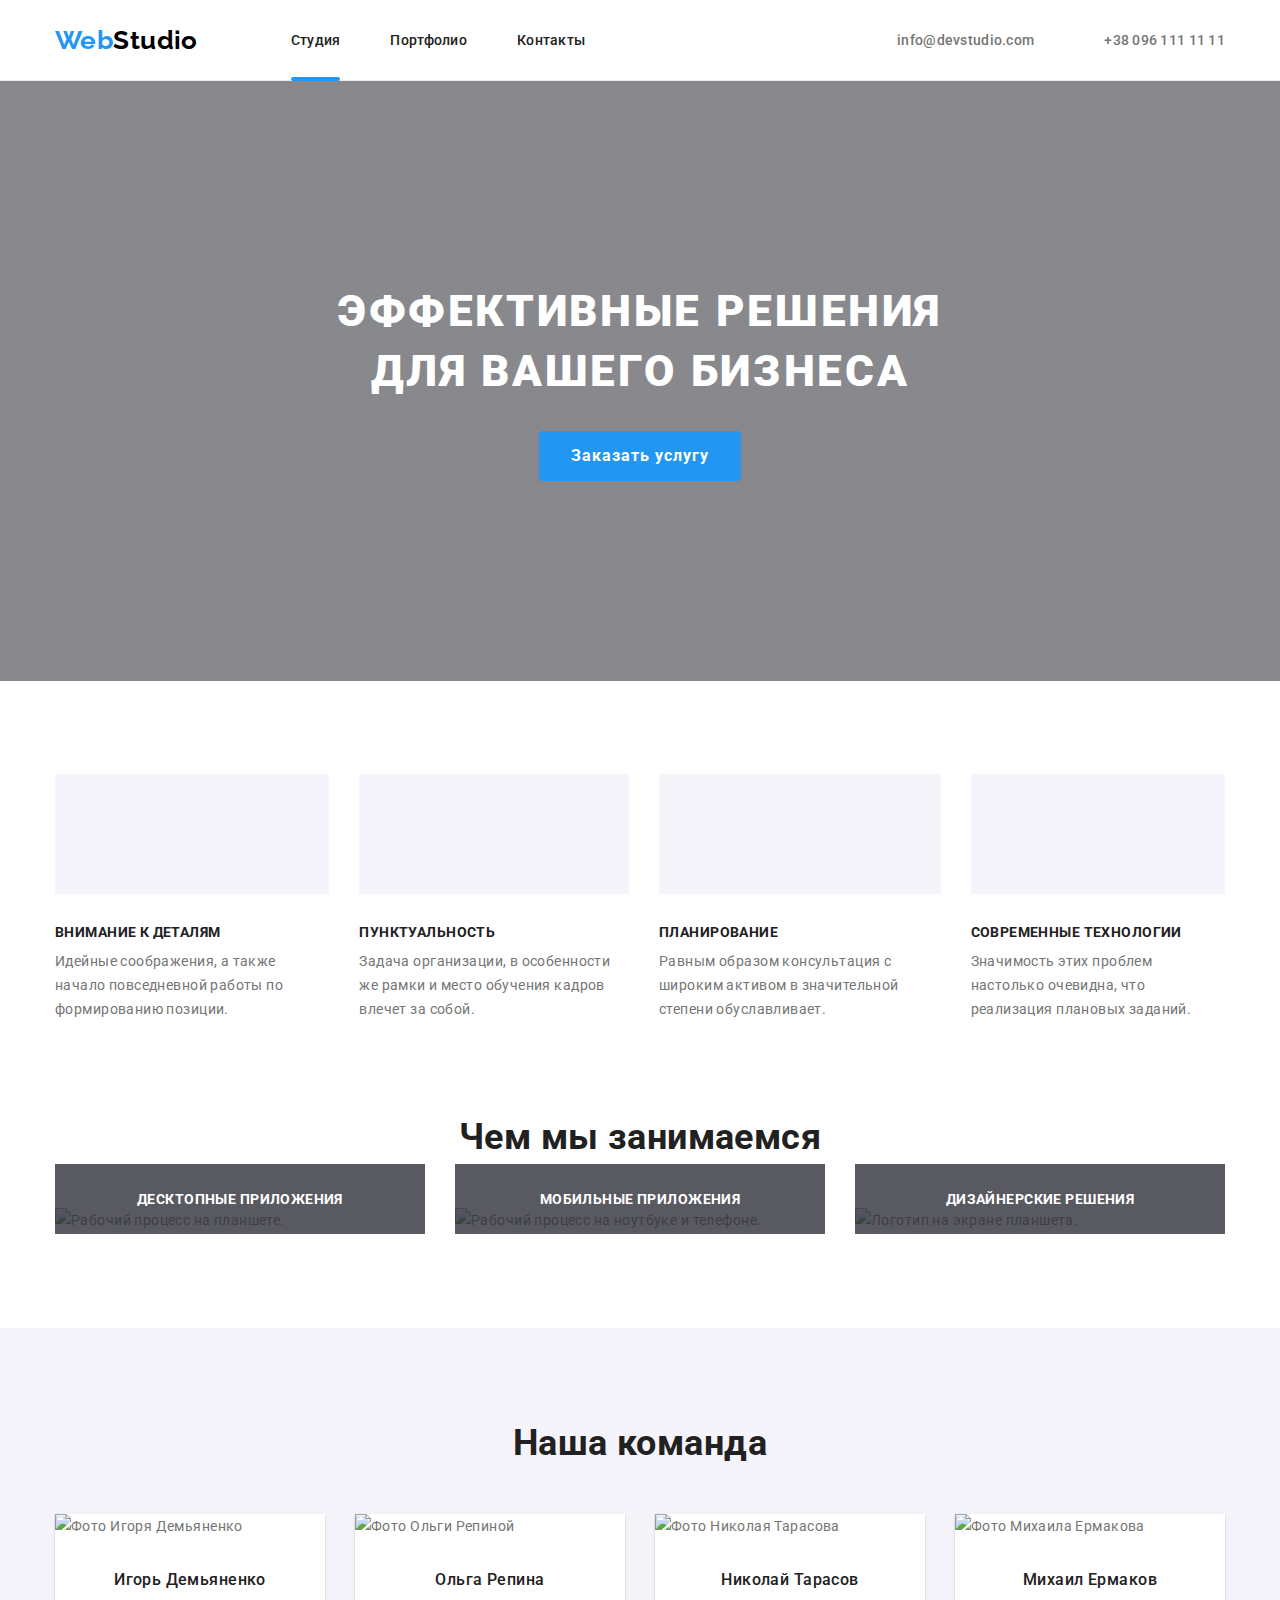
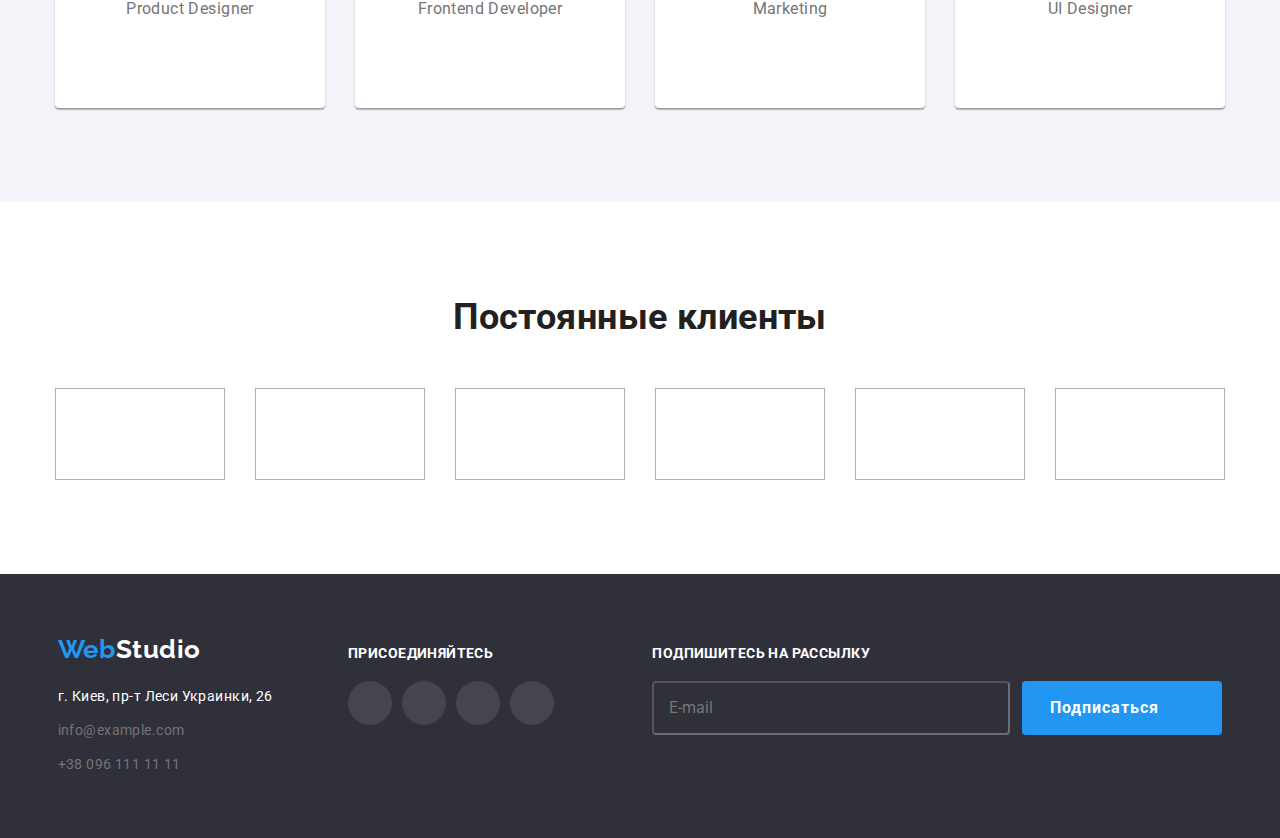
==== index.html @ ec0b892d "checkbox" ====
<!DOCTYPE html>
<html lang="ru">
<head>
    <meta charset="UTF-8">
    <meta http-equiv="X-UA-Compatible" content="IE=edge">
    <meta name="viewport" content="width=device-width, initial-scale=1.0">
    <title>Главная</title>
    <link rel="preconnect" href="https://fonts.gstatic.com">
    <link href="https://fonts.googleapis.com/css2?family=Raleway:wght@700&family=Roboto:wght@400;500;700;900&display=swap" rel="stylesheet">
    <link rel="stylesheet" href="https://cdnjs.cloudflare.com/ajax/libs/modern-normalize/1.0.0/modern-normalize.min.css">
    <link rel="stylesheet" href="./css/styles.css">
</head>
<body>
    <!-- Шапка -->
    <header class="page-header">
        <div class="container site-navigation">
            <!-- Навигация -->
            <nav class="navigation">
                <!-- Логотип -->
                <a href="./index.html" class="logo link" lang="en">Web<span class="logo-part-dark">Studio</span></a>

                <ul class="list nav-list">
                    <li class="nav-item studio"><a href="./index.html" class="link nav-paragraph studio-link">Студия</a></li>
                    <li class="nav-item"><a href="./portfolio.html" class="link nav-paragraph">Портфолио</a></li>
                    <li class="nav-item"><a href="#adress" class="link nav-paragraph">Контакты</a></li>
                </ul>
            </nav>

            <ul class="list contacts-list">
                <li class="contacts-item">
                    <a href="mailto:info@devstudio.com" class="link contacts">
                        <svg class="contact-icons"  width="16" height="12">
                            <use href="./images/icons.svg#icon-envelope" ></use>
                        </svg>
                        info@devstudio.com
                    </a>
                </li>
                <li class="contacts-item">
                    <a href="tel:+380961111111" class="link contacts">
                        <svg class="contact-icons" width="10" height="16">
                            <use href="./images/icons.svg#icon-smartphone" ></use>
                        </svg>
                        +38 096 111 11 11
                    </a>
                </li>
            </ul>
        </div>
    </header>

    <main>
        <!-- Секция Hero -->
        <section class="section hero">
            <div class="container hero-position">
                <h1 class="head-title">Эффективные решения <br />для вашего бизнеса</h1>
                <button type="button" class="service" data-modal-open>Заказать услугу</button>
            </div>
        </section>
        
        <!-- Секция Особенности -->
        <section class="section">
            <div class="container">
                <h2 class="hide-title">Особенности</h2>
                <ul class="list feature-list">
                    <li class="feature-item">
                        <div class="feature-bg">
                            <svg class="feature-icon">
                                <use href="./images/icons.svg#icon-antenna"></use>
                            </svg>
                        </div>
                        <h3 class="feature-name">Внимание к деталям</h3>
                        <p class="text">Идейные соображения, а также начало повседневной работы по формированию позиции.</p>
                    </li>
                    <li class="feature-item">
                        <div class="feature-bg">
                            <svg class="feature-icon">
                                <use href="./images/icons.svg#icon-clock"></use>
                            </svg>
                        </div>
                        <h3 class="feature-name">Пунктуальность</h3>
                        <p class="text">Задача организации, в особенности же рамки и место обучения кадров влечет за собой.</p>
                    </li>
                    <li class="feature-item">
                        <div class="feature-bg">
                            <svg class="feature-icon">
                                <use href="./images/icons.svg#icon-diagram"></use>
                            </svg>
                        </div>
                        <h3 class="feature-name">Планирование</h3>
                        <p class="text">Равным образом консультация с широким активом в значительной степени обуславливает.</p>
                    </li>
                    <li class="feature-item">
                        <div class="feature-bg">
                            <svg class="feature-icon">
                                <use href="./images/icons.svg#icon-astronaut"></use>
                            </svg>
                        </div>
                        <h3 class="feature-name">Современные технологии</h3>
                        <p class="text">Значимость этих проблем настолько очевидна, что реализация плановых заданий.</p>
                    </li>
                </ul>
            </div>
        </section>

        <!-- Секция скиллов -->
        <section class="section skills-section">
            <div class="container">
                <h2 class="section-title">Чем мы занимаемся</h2>
                <ul class="list skills-list">
                    <li class="skill-item">
                        <img class="foto" src="./images/box1.jpg" alt="Рабочий процесс на планшете." width="370" />
                        <div class="our-app">
                            <p class="text-app">Десктопные приложения</p>
                        </div>
                    </li>
                    <li class="skill-item">
                        <img class="foto" src="./images/box2.jpg" alt="Рабочий процесс на ноутбуке и телефоне." width="370" />
                        <div class="our-app">
                            <p class="text-app">Мобильные приложения</p>
                        </div>
                    </li>
                    <li class="skill-item">
                        <img class="foto" src="./images/box3.jpg" alt="Логотип на экране планшета." width="370" />
                        <div class="our-app">
                            <p class="text-app">Дизайнерские решения</p>
                        </div>
                    </li>
                </ul>
            </div>
        </section>

        <!-- Секция Наша Команда -->
        <section class="section team">
            <div class="container team-cards">
                <h2 class="section-title team-title">Наша команда</h2>
                <ul class="list team-list">
                    <li class="team-card">
                        <img class="foto" src="./images/igor-demyanenko.jpg" alt="Фото Игоря Демьяненко" width="270">
                        <div class="team-member-card">
                            <p class="team-member">Игорь Демьяненко</p>
                            <p lang="en" class="profession">Product Designer</p>
                            <ul class="list social-web">
                                <li>
                                    <a href="#" class="link social-account">
                                        <svg class="social-logo">
                                            <use href="./images/icons.svg#icon-instagram"></use>
                                        </svg>
                                    </a>
                                </li>
                                <li>
                                    <a href="#" class="link social-account">
                                        <svg class="social-logo">
                                            <use href="./images/icons.svg#icon-twitter"></use>
                                        </svg>
                                    </a>
                                </li>
                                <li>
                                    <a href="#" class="link social-account">
                                        <svg class="social-logo">
                                            <use href="./images/icons.svg#icon-facebook"></use>
                                        </svg>
                                    </a>
                                </li>
                                <li>
                                    <a href="#" class="link social-account">
                                        <svg class="social-logo">
                                            <use href="./images/icons.svg#icon-linkedin"></use>
                                        </svg>
                                    </a>
                                </li>
                            </ul>
                        </div>
                    </li>
                    <li class="team-card">
                        <img class="foto" src="./images/olga-ryepina.jpg" alt="Фото Ольги Репиной" width="270">
                        <div class="team-member-card">
                            <p class="team-member">Ольга Репина</p>
                            <p lang="en" class="profession">Frontend Developer</p>
                            <ul class="list social-web">
                                <li>
                                    <a href="#" class="link social-account">
                                        <svg class="social-logo">
                                            <use href="./images/icons.svg#icon-instagram"></use>
                                        </svg>
                                    </a>
                                </li>
                                <li>
                                    <a href="#" class="link social-account">
                                        <svg class="social-logo">
                                            <use href="./images/icons.svg#icon-twitter"></use>
                                        </svg>
                                    </a>
                                </li>
                                <li>
                                    <a href="#" class="link social-account">
                                        <svg class="social-logo">
                                            <use href="./images/icons.svg#icon-facebook"></use>
                                        </svg>
                                    </a>
                                </li>
                                <li>
                                    <a href="#" class="link social-account">
                                        <svg class="social-logo">
                                            <use href="./images/icons.svg#icon-linkedin"></use>
                                        </svg>
                                    </a>
                                </li>
                            </ul>
                        </div>
                    </li>
                    <li class="team-card">
                        <img class="foto" src="./images/nickolay-tarasov.jpg" alt="Фото Николая Тарасова" width="270">
                        <div class="team-member-card">
                            <p class="team-member">Николай Тарасов</p>
                            <p lang="en" class="profession">Marketing</p>
                            <ul class="list social-web">
                                <li>
                                    <a href="#" class="link social-account">
                                        <svg class="social-logo">
                                            <use href="./images/icons.svg#icon-instagram"></use>
                                        </svg>
                                    </a>
                                </li>
                                <li>
                                    <a href="#" class="link social-account">
                                        <svg class="social-logo">
                                            <use href="./images/icons.svg#icon-twitter"></use>
                                        </svg>
                                    </a>
                                </li>
                                <li>
                                    <a href="#" class="link social-account">
                                        <svg class="social-logo">
                                            <use href="./images/icons.svg#icon-facebook"></use>
                                        </svg>
                                    </a>
                                </li>
                                <li>
                                    <a href="#" class="link social-account">
                                        <svg class="social-logo">
                                            <use href="./images/icons.svg#icon-linkedin"></use>
                                        </svg>
                                    </a>
                                </li>
                            </ul>
                        </div>
                    </li>
                    <li class="team-card">
                        <img class="foto" src="./images/mychail-yermakov.jpg" alt="Фото Михаила Ермакова" width="270">
                        <div class="team-member-card">
                            <p class="team-member">Михаил Ермаков</p>
                            <p lang="en" class="profession">UI Designer</p>
                            <ul class="list social-web">
                                <li>
                                    <a href="#" class="link social-account">
                                        <svg class="social-logo">
                                            <use href="./images/icons.svg#icon-instagram"></use>
                                        </svg>
                                    </a>
                                </li>
                                <li>
                                    <a href="#" class="link social-account">
                                        <svg class="social-logo">
                                            <use href="./images/icons.svg#icon-twitter"></use>
                                        </svg>
                                    </a>
                                </li>
                                <li>
                                    <a href="#" class="link social-account">
                                        <svg class="social-logo">
                                            <use href="./images/icons.svg#icon-facebook"></use>
                                        </svg>
                                    </a>
                                </li>
                                <li>
                                    <a href="#" class="link social-account">
                                        <svg class="social-logo">
                                            <use href="./images/icons.svg#icon-linkedin"></use>
                                        </svg>
                                    </a>
                                </li>
                            </ul>
                        </div>
                    </li>
                </ul>
            </div>
        </section>
    </main>

    <!-- Наши клиенты -->
    <section class="section">
        <div class="container">
            <h2 class="section-title">Постоянные клиенты</h2>
            <ul class="list our-clients">
                <li>
                    <a href="#" class="link client">
                        <svg class="client-icon" width="41" height="47">
                            <use href="./images/icons.svg#icon-client-1-ya-co"></use>
                        </svg>
                    </a>
                </li>
                <li>
                    <a href="#" class="link client">
                        <svg class="client-icon" width="40" height="52">
                            <use href="./images/icons.svg#icon-client-2-company-tagline"></use>
                        </svg>
                    </a>
                </li>
                <li>
                    <a href="#" class="link client">
                        <svg class="client-icon" width="44" height="41">
                            <use href="./images/icons.svg#icon-client-3-company"></use>
                        </svg>
                    </a>
                </li>
                <li>
                    <a href="#" class="link client">
                        <svg class="client-icon" width="84" height="42">
                            <use href="./images/icons.svg#icon-client-4-foster-peters"></use>
                        </svg>
                    </a>
                </li>
                <li>
                    <a href="#" class="link client">
                        <svg class="client-icon" width="63" height="45">
                            <use href="./images/icons.svg#icon-client-5-brand"></use>
                        </svg>
                    </a>
                </li>
                <li>
                    <a href="#" class="link client">
                        <svg class="client-icon" width="94" height="44">
                            <use href="./images/icons.svg#icon-client-6-company-tag-line"></use>
                        </svg>
                    </a>
                </li>
            </ul>
        </div>
    </section>

    <!-- Подвал -->
    <footer class="adress-form">
        <div class="container adress-container">
            <div>
                <!-- Логотип -->
                <a href="./index.html" class="logo link" lang="en">Web<span class="logo-part-light">Studio</span></a>
                <!-- Контактная информация -->
                <ul class="list footer-list">
                    <li class="item-footer">
                        <address id="adress" class="location">г. Киев, пр-т Леси Украинки, 26</address>
                    </li>
                    <li class="item-footer"><a href="mailto:info@example.com" class="link mail-phone">info@example.com</a></li>
                    <li class="item-footer"><a href="tel:+380961111111" class="link mail-phone">+38 096 111 11 11</a></li>
                </ul>
            </div>
            <!-- ссылки на соц-сети -->
            <div class="our-social-media">
                <h2 class="social-web-title">Присоединяйтесь</h2>
                <ul class="list social-web">
                    <li>
                        <a href="#" class="link social-account our-media">
                            <svg class="social-logo">
                                <use href="./images/icons.svg#icon-instagram"></use>
                            </svg>
                        </a>
                    </li>
                    <li>
                        <a href="#" class="link social-account our-media">
                            <svg class="social-logo">
                                <use href="./images/icons.svg#icon-twitter"></use>
                            </svg>
                        </a>
                    </li>
                    <li>
                        <a href="#" class="link social-account our-media">
                            <svg class="social-logo">
                                <use href="./images/icons.svg#icon-facebook"></use>
                            </svg>
                        </a>
                    </li>
                    <li>
                        <a href="#" class="link social-account our-media">
                            <svg class="social-logo">
                                <use href="./images/icons.svg#icon-linkedin"></use>
                            </svg>
                        </a>
                    </li>
                </ul>
            </div>
            <!-- подписаться -->
            <div class="our-mail">
                <h2 class="mail-title">Подпишитесь на рассылку</h2>
                <div class="mail-input">
                    <input type="email" class="email-input" placeholder="E-mail">
                    <button type="button" class="email-button">Подписаться
                        <svg class="social-logo" width="24" height="24">
                            <use href="./images/icons.svg#icon-send"></use>
                        </svg>
                    </button>
                </div>
        </div>
    </footer>

    <div class="backdrop is-hidden" data-modal>
        <form class="modal">
            <div class="modal-button">
            <button class="close" data-modal-close>
                <svg width="18">
                    <use href="./images/icons.svg#icon-close"></use>
                </svg>
            </button>
            </div>
            <div class="form">
                <h2 class="form-title">Оставьте свои данные, мы вам перезвоним</h2>
                <ul class="list modal-form">
                    <li class="modal-item">
                        <label for="name">Имя</label>
                        <input type="name" id="name" class="user-text">
                        <svg width="18" class="icon-form">
                            <use href="./images/icons.svg#icon-person"></use>
                        </svg>
                    </li>
                    <li class="modal-item">
                        <label for="tel">Телефон</label>
                        <input type="tel" id="tel" class="user-text">
                        <svg width="18" class="icon-form">
                            <use href="./images/icons.svg#icon-phone"></use>
                        </svg>
                    </li>
                    <li class="modal-item">
                        <label for="email">Почта</label>
                        <input type="email" id="email" class="user-text">
                        <svg width="18" class="icon-form">
                            <use href="./images/icons.svg#icon-email-form"></use>
                        </svg>
                    </li>
                    <li class="modal-item">
                        <label for="comment">Комментарий</label>
                        <textarea id="comment" class ="comment" placeholder="Введите текст"></textarea>
                    </li>
            </div>
            <label for="checkbox" class="legacy">
                <input type="checkbox" id="checkbox" class="checkbox">
                <svg width="16" height="15" class="icon-checkbox">
                    <use href="./images/icons.svg#icon-checked"></use>
                </svg>
                <span class="text-legacy">Соглашаюсь с рассылкой и принимаю &nbsp;</span>
                <a href="#" class="link link-legacy">Условия договора</a>
            </label>
            <div class="enter-button">
                <button type="submit" class="form-button">Отправить</button>
            </div>    
    </form>
    <script src="./js/modal.js"></script>
</body>
</html>
---- css/styles.css ----
:root {
  --primary-text-color: #757575;
  --title-text-color: #212121;
  --accent-text-color: #2196f3;
  --accent-page-color: #2f303a;
  --background-hero: #c4c4c4;
  --icons-color: #afb1b8;
  --white: rgba(255, 255, 255);
  --black: #000000;
  --button-color: #f5f4fa;
  --alpha-text: rgba(255, 255, 255, 0.6);
  --alpha-border: rgba(255, 255, 255, 0.3);
  --social-link-bg: rgba(255, 255, 255, 0.1);
  --border-color: #ececec;
  --button-hover-color: #188ce8;
  --border-card: #eeeeee;
  --color-overlay: rgba(47, 48, 58, 0.8);
  --background: rgba(0, 0, 0, 0.2);
  --close-border: rgba(0, 0, 0, 0.1);
  --input-border: rgba(33, 33, 33, 0.2);
  --color-card-overlay: rgba(33, 150, 243, 0.9);
  --shadow-team-card: 0px 1px 3px rgba(0, 0, 0, 0.12), 0px 1px 1px rgba(0, 0, 0, 0.14),
    0px 2px 1px rgba(0, 0, 0, 0.2);
  --shadow-button: 0px 4px 4px rgba(0, 0, 0, 0.15);
  --shadow-project: 0px 1px 1px rgba(0, 0, 0, 0.12), 0px 4px 4px rgba(0, 0, 0, 0.06),
    1px 4px 6px rgba(0, 0, 0, 0.16);
  --shadow-filter: 0px 3px 1px rgba(0, 0, 0, 0.1), 0px 1px 2px rgba(0, 0, 0, 0.08),
    0px 2px 2px rgba(0, 0, 0, 0.12);
  --modal-shadow: 0px 1px 3px rgba(0, 0, 0, 0.12), 0px 1px 1px rgba(0, 0, 0, 0.14),
    0px 2px 1px rgba(0, 0, 0, 0.2);
  --color-placeholder: rgba(117, 117, 117, 0.5);
}
/* СТИЛИ ДЛЯ ВСЕГО САЙТА */
body {
  color: var(--primary-text-color);
  font-family: Roboto, sans-serif;
  font-style: normal;
  font-weight: 400;
  font-size: 14px;
  line-height: 1.846;
  letter-spacing: 0.03em;
}

.container {
  width: 1200px;
  padding-left: 15px;
  padding-right: 15px;
  margin: 0 auto;
}

.section {
  padding-top: 94px;
  padding-bottom: 94px;
}
/* стили для ссылок */
.link {
  color: inherit;
  text-decoration: none;

  transition: color 250ms cubic-bezier(0.4, 0, 0.2, 1);
}

.link:hover,
.link:focus,
.link:active {
  color: var(--accent-text-color);
}
/* убираем маркировку списков */
.list {
  list-style: none;
  padding: 0;
  margin: 0;
}
/* задаем картинкам свойство блочных элементов */
.foto {
  display: block;
  max-width: 100%;
  height: auto;
}
/* страница студии */
/* шапка */
.page-header {
  background-color: var(--white);
  border-bottom: 1px solid var(--border-color);
}
.site-navigation,
.navigation {
  display: flex;
  align-items: center;
}
/* логотип */
.logo {
  color: var(--accent-text-color);
  font-family: Raleway, sans-serif;
  font-size: 26px;
  font-weight: 700;
  line-height: 1.192;
}

.logo-part-dark {
  color: var(--black);
}

.logo-part-light {
  color: var(--white);
}

/* навигация и контакты */
.nav-list {
  display: flex;
  margin-left: 93px;
}

.nav-list .nav-item + .nav-item {
  margin-left: 50px;
}

.contacts-list {
  display: flex;
  margin-left: auto;
}

.contacts-list .contacts-item + .contacts-item {
  margin-left: 50px;
}

.nav-paragraph,
.contacts {
  font-weight: 500;
  font-size: 14px;
  line-height: 1.142;
  letter-spacing: 0.02em;
}

.nav-paragraph {
  display: block;
  padding-top: 32px;
  padding-bottom: 32px;

  color: var(--title-text-color);
}

.contacts {
  display: flex;
  align-items: center;
  padding-top: 32px;
  padding-bottom: 32px;

  color: var(--primary-text-color);
}

.contact-icons {
  display: flex;
  margin-right: 10px;
  fill: currentColor;
}

/* подчеркиваниеи выделение страницы, на которой находится пользователь */

.studio-link:visited,
.portfolio-link:visited {
  color: var(--accent-text-color);
}

.nav-item {
  position: relative;
}

.studio::after,
.portfolio::after {
  position: absolute;
  bottom: 0;
  margin-bottom: -1px;

  content: '';
  background-color: var(--accent-text-color);
  height: 4px;
  width: 100%;
  border-radius: 2px;
}

/* секция hero */
.hero {
  padding-top: 200px;
  padding-bottom: 200px;

  background-color: var(--background-hero);
  background-image: linear-gradient(to right, rgba(47, 48, 58, 0.4), rgba(47, 48, 58, 0.4)),
    url(../images/background.jpg);
  margin-left: auto;
  margin-right: auto;
  min-height: 600px;
  max-width: 1600px;
  background-repeat: no-repeat;
  background-position: center;
  background-size: cover;
}

.hero-position {
  display: flex;
  flex-direction: column;
  align-items: center;
}

/* заголовок */
.head-title {
  color: var(--white);
  font-weight: 900;
  font-size: 44px;
  line-height: 1.364;
  text-align: center;
  letter-spacing: 0.06em;
  text-transform: uppercase;
  margin-top: 0;
  margin-bottom: 30px;
}

/* центрируем текст */
.section-title {
  text-align: center;
}

/* кнопка "заказать услугу */
.service,
.form-button {
  background-color: var(--accent-text-color);
  color: var(--white);
  font-family: inherit;
  font-weight: 700;
  font-size: 16px;
  line-height: 1.875;
  letter-spacing: 0.06em;
  border: 0;
  border-radius: 4px;
  padding: 10px 32px;
  cursor: pointer;
  box-shadow: none;

  transition: background-color 250ms cubic-bezier(0.4, 0, 0.2, 1),
    box-shadow 250ms cubic-bezier(0.4, 0, 0.2, 1);
}

.service:hover,
.service:focus,
.form-button:hover,
.form-button:focus {
  background-color: var(--button-hover-color);
  box-shadow: var(--shadow-button);
}

/* секция особенности */

/* скрытый заголовок */
.hide-title:not(:focus):not(:active) {
  width: 1px;
  height: 1px;
  margin: -1px;
  border: 0;
  padding: 0;
  white-space: nowrap;
  clip-path: inset(100%);
  clip: rect(0 0 0 0);
  overflow: hidden;
}

.feature-list {
  display: flex;
}

.feature-list .feature-item + .feature-item {
  margin-left: 30px;
}

.feature-bg {
  height: 120px;
  background-color: var(--button-color);
  display: flex;
  align-items: center;
  justify-content: center;
  margin-bottom: 30px;
}

.feature-icon {
  width: 70px;
}

/* цвет выделенного текста*/
.feature-name,
.section-title,
.team-member,
.project-name {
  color: var(--title-text-color);
}

/* заголовки особенностей*/
.feature-name {
  font-weight: 700;
  font-size: 14px;
  line-height: 1.142;
  text-transform: uppercase;
  margin-top: 0;
  margin-bottom: 10px;
}

/* текст особенностей */
.text {
  font-size: 14px;
  line-height: 1.714;
  margin: 0;
}

/* секция скиллов */
.skills-section {
  padding-top: 0;
}

.section-title {
  font-weight: 700;
  font-size: 36px;
  line-height: 1.167;
  margin-top: 0;
  margin-bottom: 50px;
  padding-top: 0;
}

.skills-list {
  display: flex;
  justify-content: space-between;
}

.skill-item {
  position: relative;
}

.our-app {
  position: absolute;
  bottom: 0;
  display: flex;
  justify-content: center;
  align-items: center;
  width: 100%;
  height: 70px;
  background-color: var(--color-overlay);
}

.text-app {
  color: var(--white);
  font-weight: 700;
  font-size: 14px;
  line-height: 1.142;
  letter-spacing: 0.03em;
  text-transform: uppercase;
}

/* секция наша команда*/
.team {
  background-color: var(--button-color);
}

.team-title {
  margin-bottom: 50px;
}

.team-cards {
  display: flex;
  flex-direction: column;
}

.team-list,
.social-web,
.our-clients {
  display: flex;
  justify-content: space-between;
}

.team-card {
  background-color: var(--white);
  box-shadow: var(--shadow-team-card);
  border-radius: 0px 0px 4px 4px;
}

.team-member-card {
  padding: 30px;
}

.profession,
.team-member {
  font-size: 16px;
  line-height: 1.187;
  text-align: center;
}

.team-member {
  font-weight: 500;
  margin-top: 0;
  margin-bottom: 10px;
}

.profession {
  margin-top: 0;
  margin-bottom: 16px;
}

.social-account {
  display: flex;
  justify-content: center;
  height: 44px;
  width: 44px;
  border-radius: 50%;
  color: var(--icons-color);

  transition: background-color 250ms cubic-bezier(0.4, 0, 0.2, 1),
    color 250ms cubic-bezier(0.4, 0, 0.2, 1);
}

.social-logo {
  width: 20px;
  fill: currentColor;
}

.social-account:hover,
.social-account:focus {
  background-color: var(--accent-text-color);
  color: var(--white);
}

/* наши клиенты */

.client {
  display: flex;
  align-items: center;
  justify-content: center;
  border: 1px solid var(--icons-color);
  width: 170px;
  height: 92px;
  color: var(--icons-color);

  transition: border 250ms cubic-bezier(0.4, 0, 0.2, 1), color 250ms cubic-bezier(0.4, 0, 0.2, 1);
}

.client-icon {
  fill: currentColor;
}

.client:hover,
.client:focus {
  border: 1px solid var(--accent-text-color);
  color: var(--accent-text-color);
}

/* подвал */
.adress-form {
  background-color: var(--accent-page-color);
  padding-top: 60px;
  padding-bottom: 60px;
}

.adress-form .logo {
  display: block;
  margin-bottom: 20px;
}

.adress-container {
  display: flex;
  align-items: baseline;
  justify-content: space-around;
}

.item-footer:not(:last-child) {
  margin-bottom: 9px;
}

.location,
.mail-phone {
  font-style: normal;
  font-size: 14px;
  line-height: 1.714;
}

.location {
  color: var(--white);
}

.mail-phone {
  color: var(--alpha);
}

.our-social-media {
  width: 206px;
  margin-left: 70px;
}

.social-web-title,
.mail-title {
  color: var(--white);
  margin-top: 0;
  margin-bottom: 20px;
  font-weight: 700;
  font-size: 14px;
  line-height: 1.142;
  text-transform: uppercase;
}

.our-media {
  background-color: var(--social-link-bg);
  color: var(--white);
}

.our-mail {
  width: 570px;
  margin-left: 93px;
}

.mail-input {
  display: flex;
}

.email-input {
  width: 358px;
  margin-right: 12px;
  border-radius: 4px;
  padding: 15px;

  font-size: 16px;
  line-height: 1.25;

  color: var(--alpha);
  border-color: var(--alpha-border);
  background-color: var(--accent-page-color);
  box-shadow: drop-shadow(0px 4px 4px rgba(0, 0, 0, 0.15));
}

.email-button {
  display: flex;
  justify-content: space-between;
  align-items: center;
  padding: 10px 28px;
  width: 200px;

  font-family: inherit;
  font-weight: 700;
  font-size: 16px;
  line-height: 1.875;
  letter-spacing: 0.06em;

  border-radius: 4px;
  color: var(--white);
  background-color: var(--accent-text-color);
  border: 0;
  box-shadow: none;

  transition: box-shadow 250ms cubic-bezier(0.4, 0, 0.2, 1);
}

.email-button:hover,
.email-button:focus {
  box-shadow: var(--shadow-button);
  cursor: pointer;
}

/* страница портфолио */

/* кнопки */
.filter-list {
  display: flex;
  justify-content: center;
  margin-bottom: 50px;
}

.filter-list .filter-item + .filter-item {
  margin-left: 8px;
}

.filter {
  color: var(--title-text-color);
  background-color: var(--button-color);
  font-family: inherit;
  font-weight: 500;
  font-size: 16px;
  line-height: 1.625;
  text-align: center;
  border: 0;
  border-radius: 4px;
  padding: 6px 22px;
  cursor: pointer;

  transition: background-color 250ms cubic-bezier(0.4, 0, 0.2, 1),
    color 250ms cubic-bezier(0.4, 0, 0.2, 1), box-shadow 250ms cubic-bezier(0.4, 0, 0.2, 1);
}

.filter:hover,
.filter:focus {
  background-color: var(--accent-text-color);
  color: var(--white);
  box-shadow: var(--shadow-filter);
}

.card-list {
  display: flex;
  flex-wrap: wrap;
  margin-left: -30px;
  margin-top: -30px;
}

.card-item {
  flex-basis: calc(100% / 3 - 30px);

  margin-left: 30px;
  margin-top: 30px;
}

.card-container {
  transition: box-shadow 250ms cubic-bezier(0.4, 0, 0.2, 1),
    cursor 250ms cubic-bezier(0.4, 0, 0.2, 1);
}

.card-link:hover .card-container,
.card-link:focus .card-container {
  box-shadow: var(--shadow-project);
  cursor: pointer;
}

.card-text {
  border: 1px solid var(--border-card);
  background-color: var(--white);
  padding: 20px 24px;
}

.project-name {
  font-weight: 700;
  font-size: 18px;
  line-height: 2;
  letter-spacing: 0.06em;
  margin-top: 0;
  margin-bottom: 4px;
}

.project-option {
  font-size: 16px;
  line-height: 1.875;
  margin-top: 0;
  margin-bottom: 0;
  color: var(--primary-text-color);
}

.card-description {
  position: relative;
  overflow: hidden;
}

.description {
  position: absolute;
  top: 0;
  left: 0;
  width: 100%;
  height: 100%;
  padding: 63px 24px;
  background-color: var(--color-card-overlay);

  opacity: 0;
  transform: translateY(100%);

  transition: transform 250ms cubic-bezier(0.4, 0, 0.2, 1),
    opacity 250ms cubic-bezier(0.4, 0, 0.2, 1);
}

.card-link:hover .description,
.card-link:focus .description {
  overflow: auto;
  opacity: 1;
  transform: translateY(0);
}

.text-description {
  font-size: 18px;
  line-height: 1.556;
  color: var(--white);
}

.backdrop {
  position: fixed;
  top: 0;
  left: 0;
  width: 100%;
  height: 100%;
  background-color: var(--background);
  opacity: 1;

  transition: opacity 250ms cubic-bezier(0.4, 0, 0.2, 1);
}

.backdrop.is-hidden {
  opacity: 0;
  pointer-events: none;
}

.backdrop.is-hidden .modal {
  transform: translate(-50%, -50%) scale(0.8);
}

.modal {
  position: absolute;
  top: 50%;
  left: 50%;
  transform: translate(-50%, -50%) scale(1);
  width: 528px;
  border-radius: 4px;
  padding: 40px;
  background-color: var(--white);
  box-shadow: var(--modal-shadow);

  transition: tranform 250ms cubic-bezier(0.4, 0, 0.2, 1);
}

.modal-button {
  position: absolute;
  top: 8px;
  right: 8px;
}

.close {
  display: flex;
  align-items: center;
  justify-content: center;
  width: 30px;
  height: 30px;
  border-radius: 50%;
  border: 1px solid var(--close-border);
  background-color: var(--white);

  transition: background-color 250ms cubic-bezier(0.4, 0, 0.2, 1),
    fill 250ms cubic-bezier(0.4, 0, 0.2, 1);
}

.close:hover,
.close:focus {
  cursor: pointer;
  fill: var(--accent-text-color);
}

.form {
  position: relative;
  display: flex;
  flex-direction: column;
}

.modal-item {
  position: relative;
  display: flex;
  flex-direction: column;
  font-size: 12px;
  line-height: 1.167;
  letter-spacing: 0.01em;
}

.modal-item:not(:last-child) {
  margin-bottom: 10px;
}

.modal-form:last-child {
  margin-bottom: 20px;
}

.user-text {
  height: 40px;
  padding: 12px 11px;
  padding-left: 42px;
  border: 1px solid var(--input-border);
  border-radius: 4px;
}

.icon-form {
  position: absolute;
  top: 50%;
  left: 12px;
  transform: translateY(-4px);
}

.comment {
  height: 120px;
  padding: 12px 16px;
  border: 1px solid var(--input-border);
  border-radius: 4px;
  resize: none;
}

.comment::placeholder {
  color: var(--color-placeholder);
  font-size: 14px;
  line-height: 1.142;
  letter-spacing: 0.01em;
}

.user-text:focus,
.user-text:hover,
.comment:focus,
.comment:hover {
  cursor: pointer;
  border-color: var(--accent-text-color);
  outline: none;
}

.user-text:focus + .icon-form,
.user-text:hover + .icon-form {
  fill: var(--accent-text-color);
}

.form-title {
  margin-top: 0;
  margin-bottom: 12px;
  font-weight: 700;
  font-size: 20px;
  line-height: 1.15;
  text-align: center;
  letter-spacing: 0.03em;
  color: var(--title-text-color);
}

.form-button {
  padding: 10px 55px;
  box-shadow: var(--shadow-button);
}

.legacy {
  display: flex;
  align-items: center;
  justify-content: center;
  margin-bottom: 30px;
  font-size: 14px;
  line-height: 1.714;
  letter-spacing: 0.03em;
  cursor: pointer;
}

.checkbox {
  position: absolute;
  width: 1px;
  height: 1px;
  margin: -1px;
  border: 0;
  padding: 0;
  clip: rect(0 0 0 0);
  overflow: hidden;
}

.icon-checkbox {
  display: inline-block;
  margin-right: 7px;

  border: 2px solid var(--title-text-color);
  border-radius: 2px;
  background-color: var(--white);
  background-origin: border-box;

  transition: background-color 250ms cubic-bezier(0.4, 0, 0.2, 1);
}

.checkbox:checked ~ .icon-checkbox {
  background-color: var(--accent-text-color);
  border-color: var(--accent-text-color);
}

.link-legacy {
  text-decoration-line: underline;
  color: var(--accent-text-color);
  font-size: 14px;
  line-height: 1.714;
  letter-spacing: 0.03em;
}

.enter-button {
  display: flex;
  align-content: center;
  justify-content: center;
}
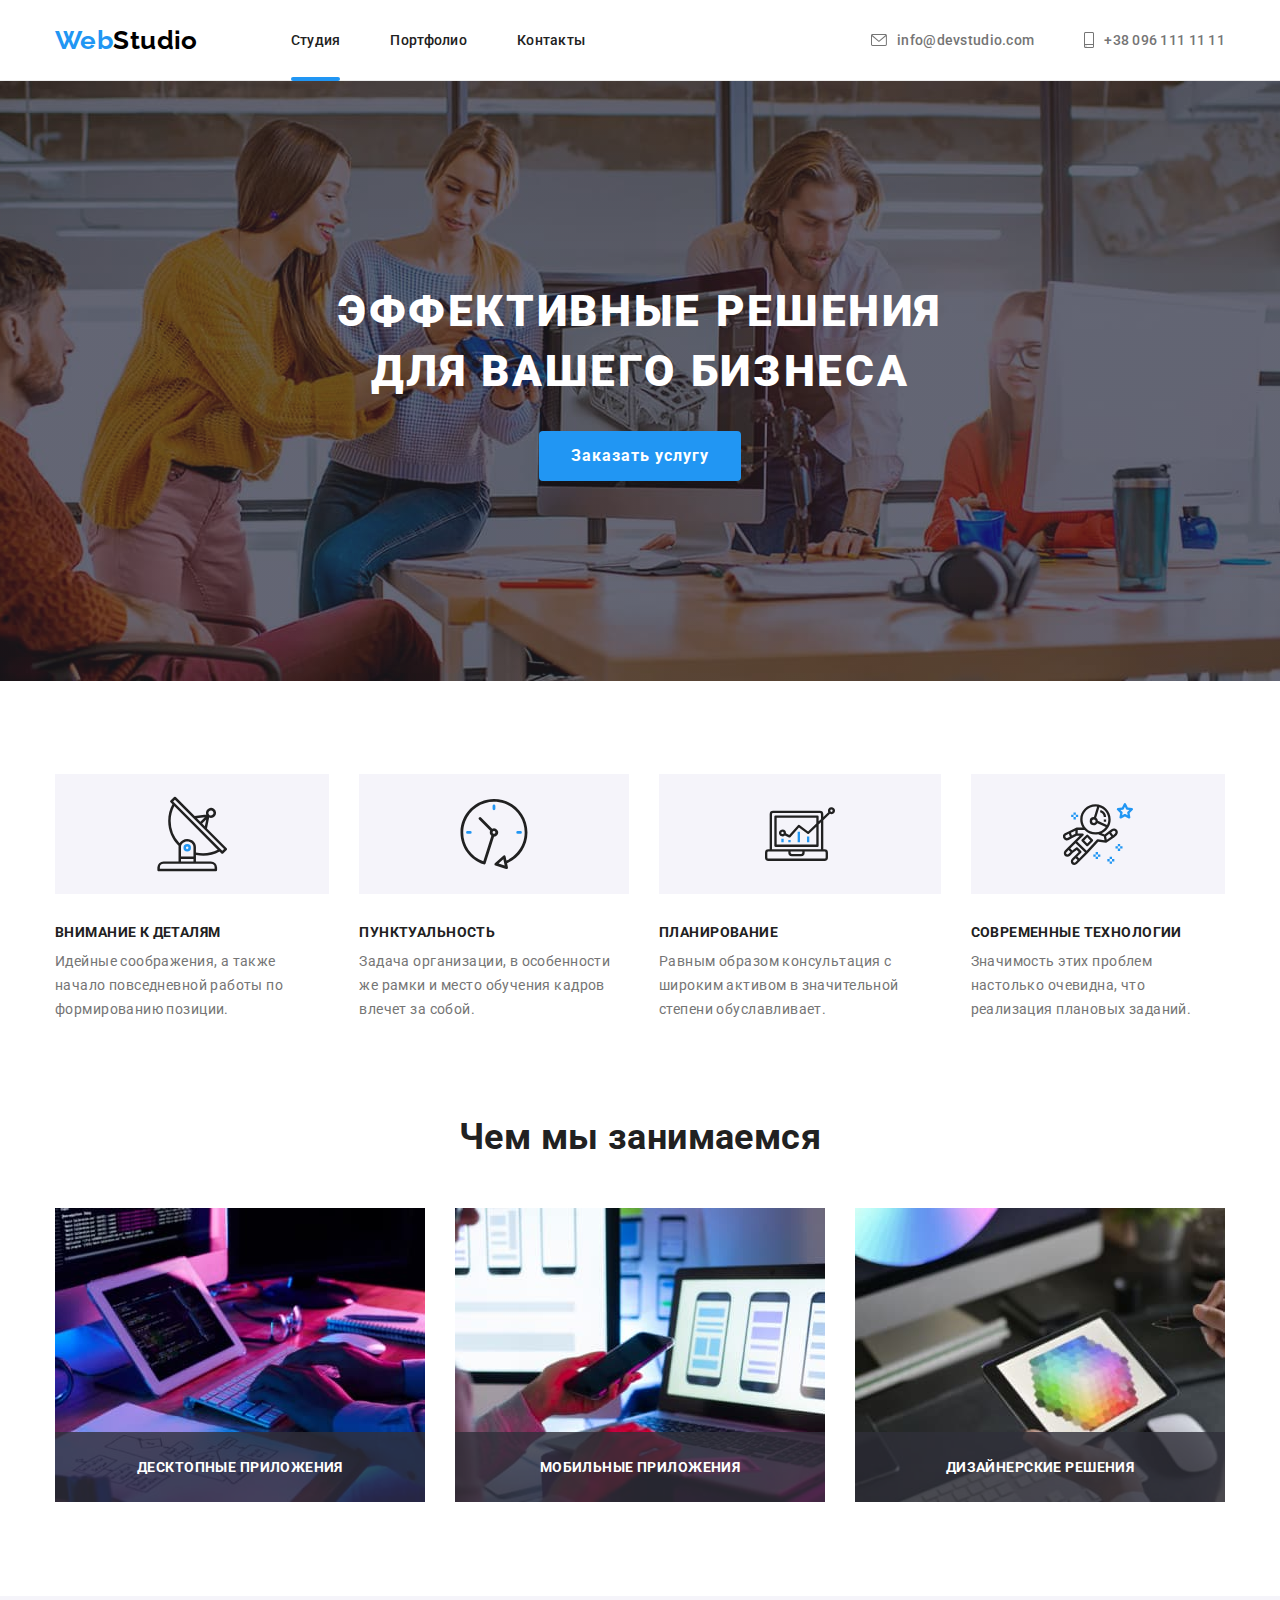
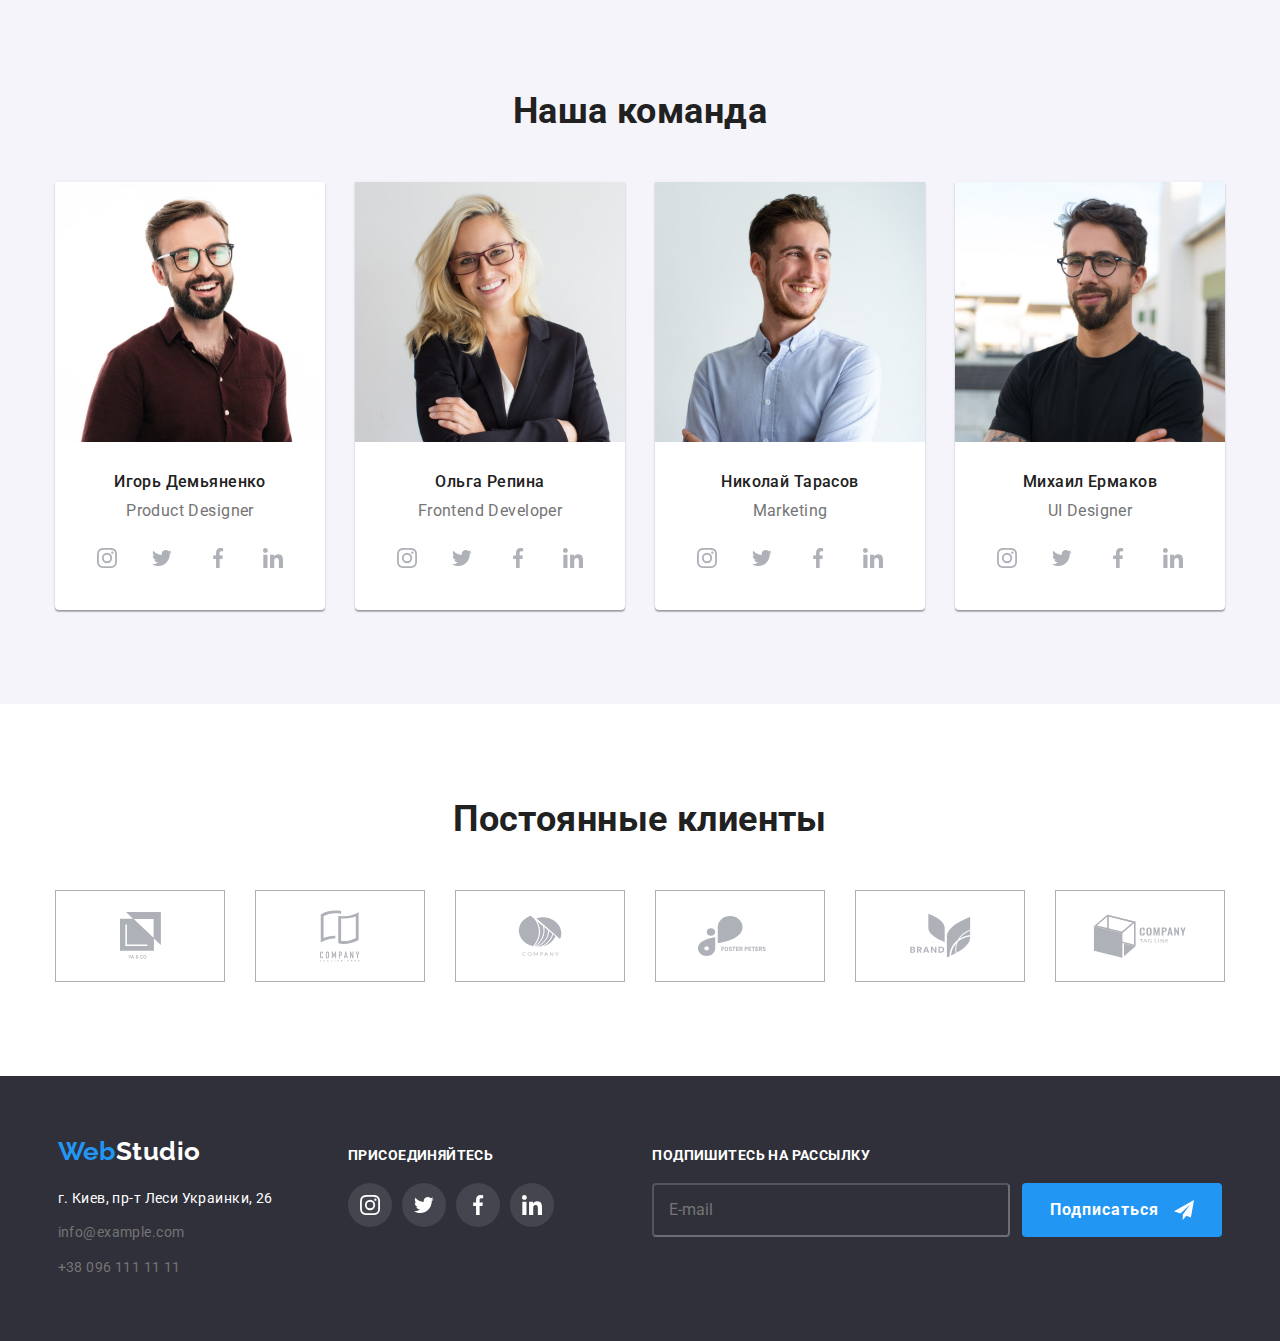
==== commit b22a1116: "fix-pictures" ====
--- a/index.html
+++ b/index.html
@@ -391,7 +391,7 @@
                 <h2 class="mail-title">Подпишитесь на рассылку</h2>
                 <div class="mail-input">
                     <input type="email" class="email-input" placeholder="E-mail">
-                    <button type="button" class="email-button">Подписаться
+                    <button type="submit" class="email-button">Подписаться
                         <svg class="social-logo" width="24" height="24">
                             <use href="./images/icons.svg#icon-send"></use>
                         </svg>
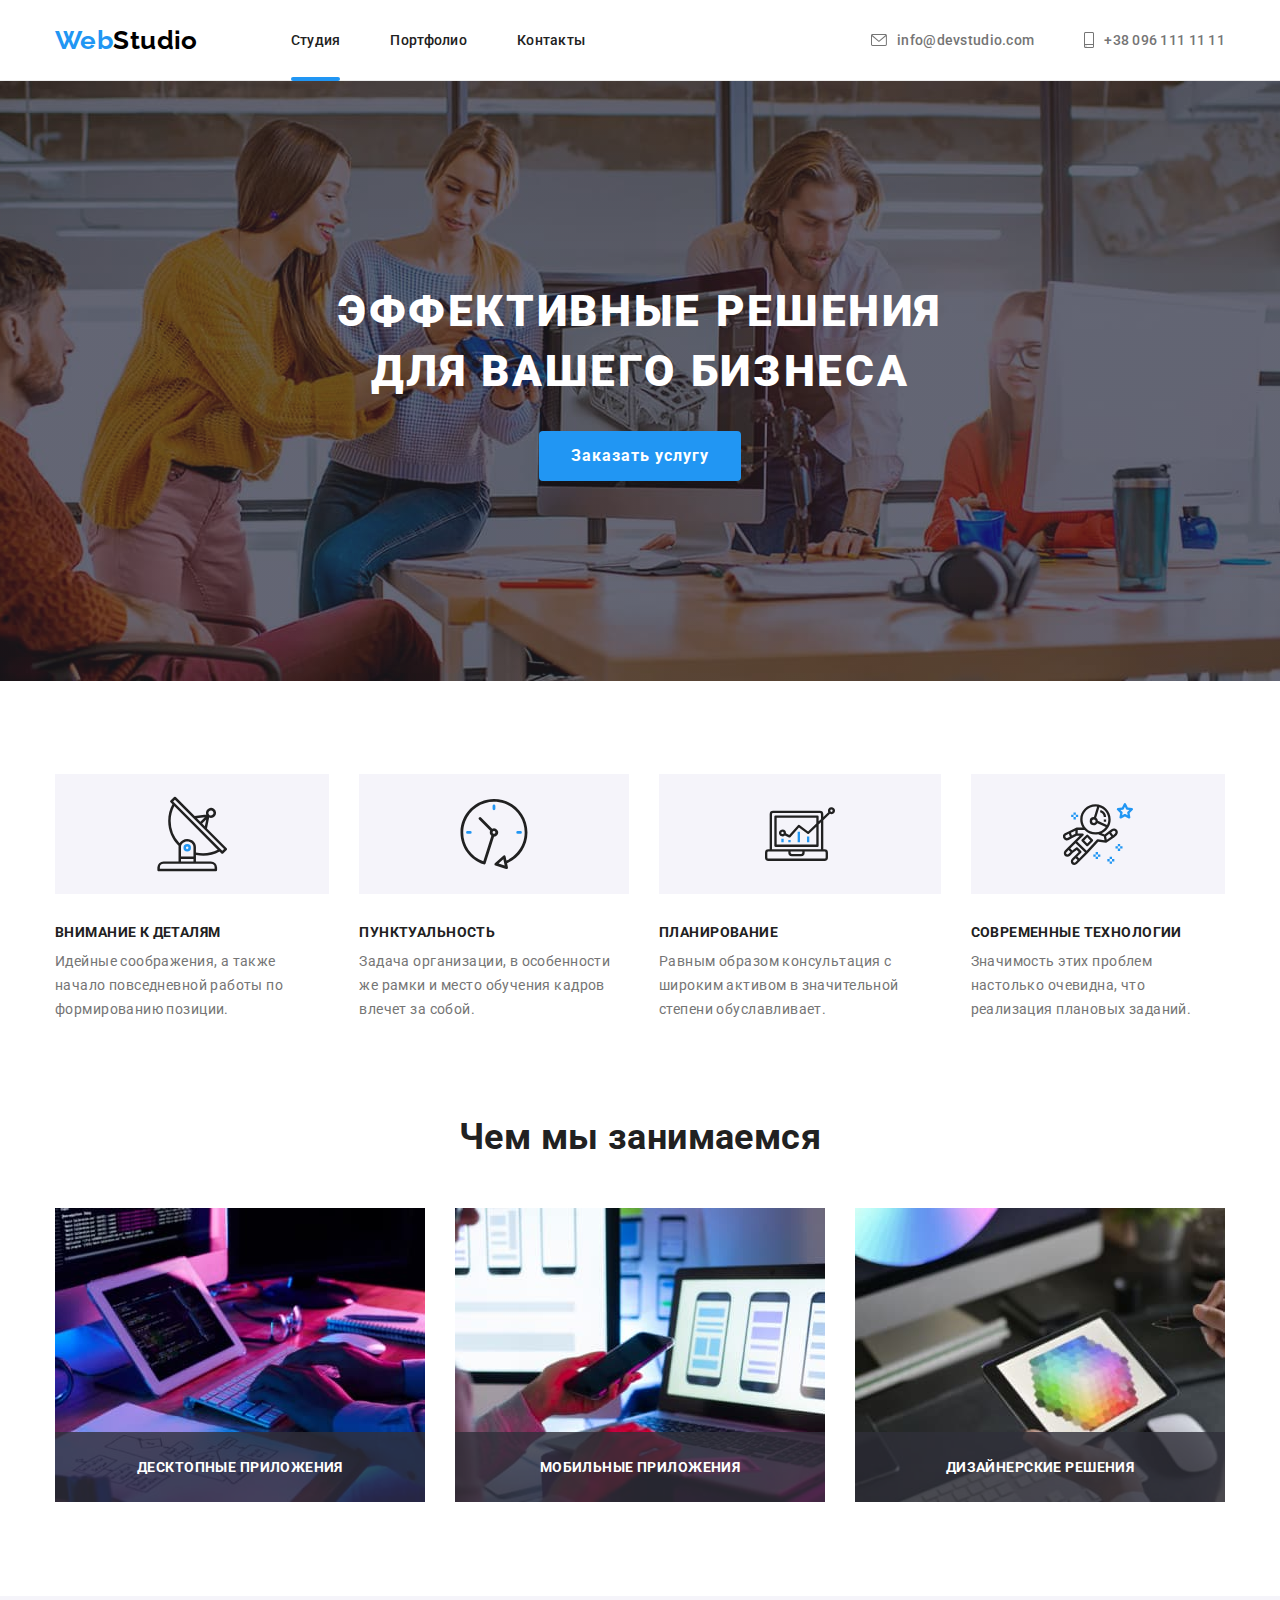
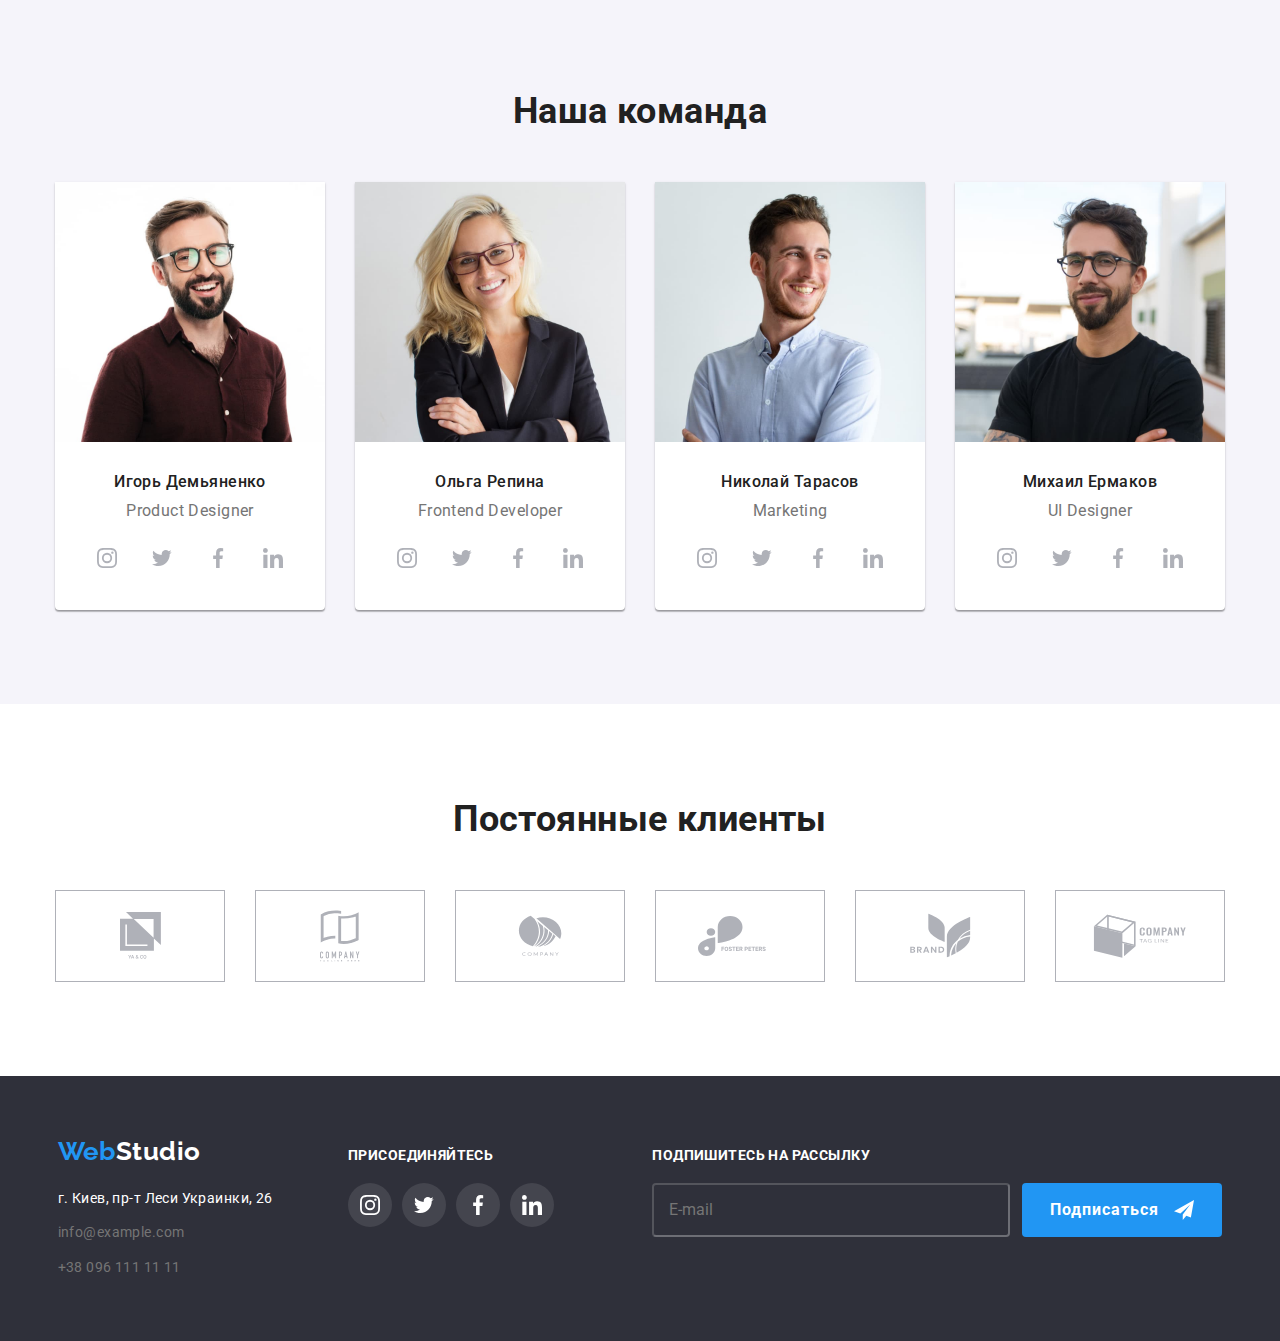
==== commit 74520b65: "fix-icons" ====
--- a/index.html
+++ b/index.html
@@ -390,7 +390,7 @@
             <div class="our-mail">
                 <h2 class="mail-title">Подпишитесь на рассылку</h2>
                 <div class="mail-input">
-                    <input type="email" class="email-input" placeholder="E-mail">
+                    <input type="email-input" name="email-input" class="email-input" placeholder="E-mail">
                     <button type="submit" class="email-button">Подписаться
                         <svg class="social-logo" width="24" height="24">
                             <use href="./images/icons.svg#icon-send"></use>
@@ -404,7 +404,7 @@
         <form class="modal">
             <div class="modal-button">
             <button class="close" data-modal-close>
-                <svg width="18">
+                <svg width="18" height="18">
                     <use href="./images/icons.svg#icon-close"></use>
                 </svg>
             </button>
@@ -414,32 +414,32 @@
                 <ul class="list modal-form">
                     <li class="modal-item">
                         <label for="name">Имя</label>
-                        <input type="name" id="name" class="user-text">
-                        <svg width="18" class="icon-form">
+                        <input type="name" name="name" id="name" class="user-text">
+                        <svg width="18" height="18" class="icon-form">
                             <use href="./images/icons.svg#icon-person"></use>
                         </svg>
                     </li>
                     <li class="modal-item">
                         <label for="tel">Телефон</label>
-                        <input type="tel" id="tel" class="user-text">
-                        <svg width="18" class="icon-form">
+                        <input type="tel" name="tel" id="tel" class="user-text">
+                        <svg width="18" height="18" class="icon-form">
                             <use href="./images/icons.svg#icon-phone"></use>
                         </svg>
                     </li>
                     <li class="modal-item">
                         <label for="email">Почта</label>
-                        <input type="email" id="email" class="user-text">
-                        <svg width="18" class="icon-form">
+                        <input type="email" name="email" id="email" class="user-text">
+                        <svg width="18" height="18" class="icon-form">
                             <use href="./images/icons.svg#icon-email-form"></use>
                         </svg>
                     </li>
                     <li class="modal-item">
                         <label for="comment">Комментарий</label>
-                        <textarea id="comment" class ="comment" placeholder="Введите текст"></textarea>
+                        <textarea id="comment" name="comment" class ="comment" placeholder="Введите текст"></textarea>
                     </li>
             </div>
             <label for="checkbox" class="legacy">
-                <input type="checkbox" id="checkbox" class="checkbox">
+                <input type="checkbox" name="checkbox" id="checkbox" class="checkbox">
                 <svg width="16" height="15" class="icon-checkbox">
                     <use href="./images/icons.svg#icon-checked"></use>
                 </svg>
--- a/css/styles.css
+++ b/css/styles.css
@@ -404,6 +404,7 @@
 .social-account {
   display: flex;
   justify-content: center;
+  align-items: center;
   height: 44px;
   width: 44px;
   border-radius: 50%;
@@ -415,6 +416,7 @@
 
 .social-logo {
   width: 20px;
+  height: 20px;
   fill: currentColor;
 }
 
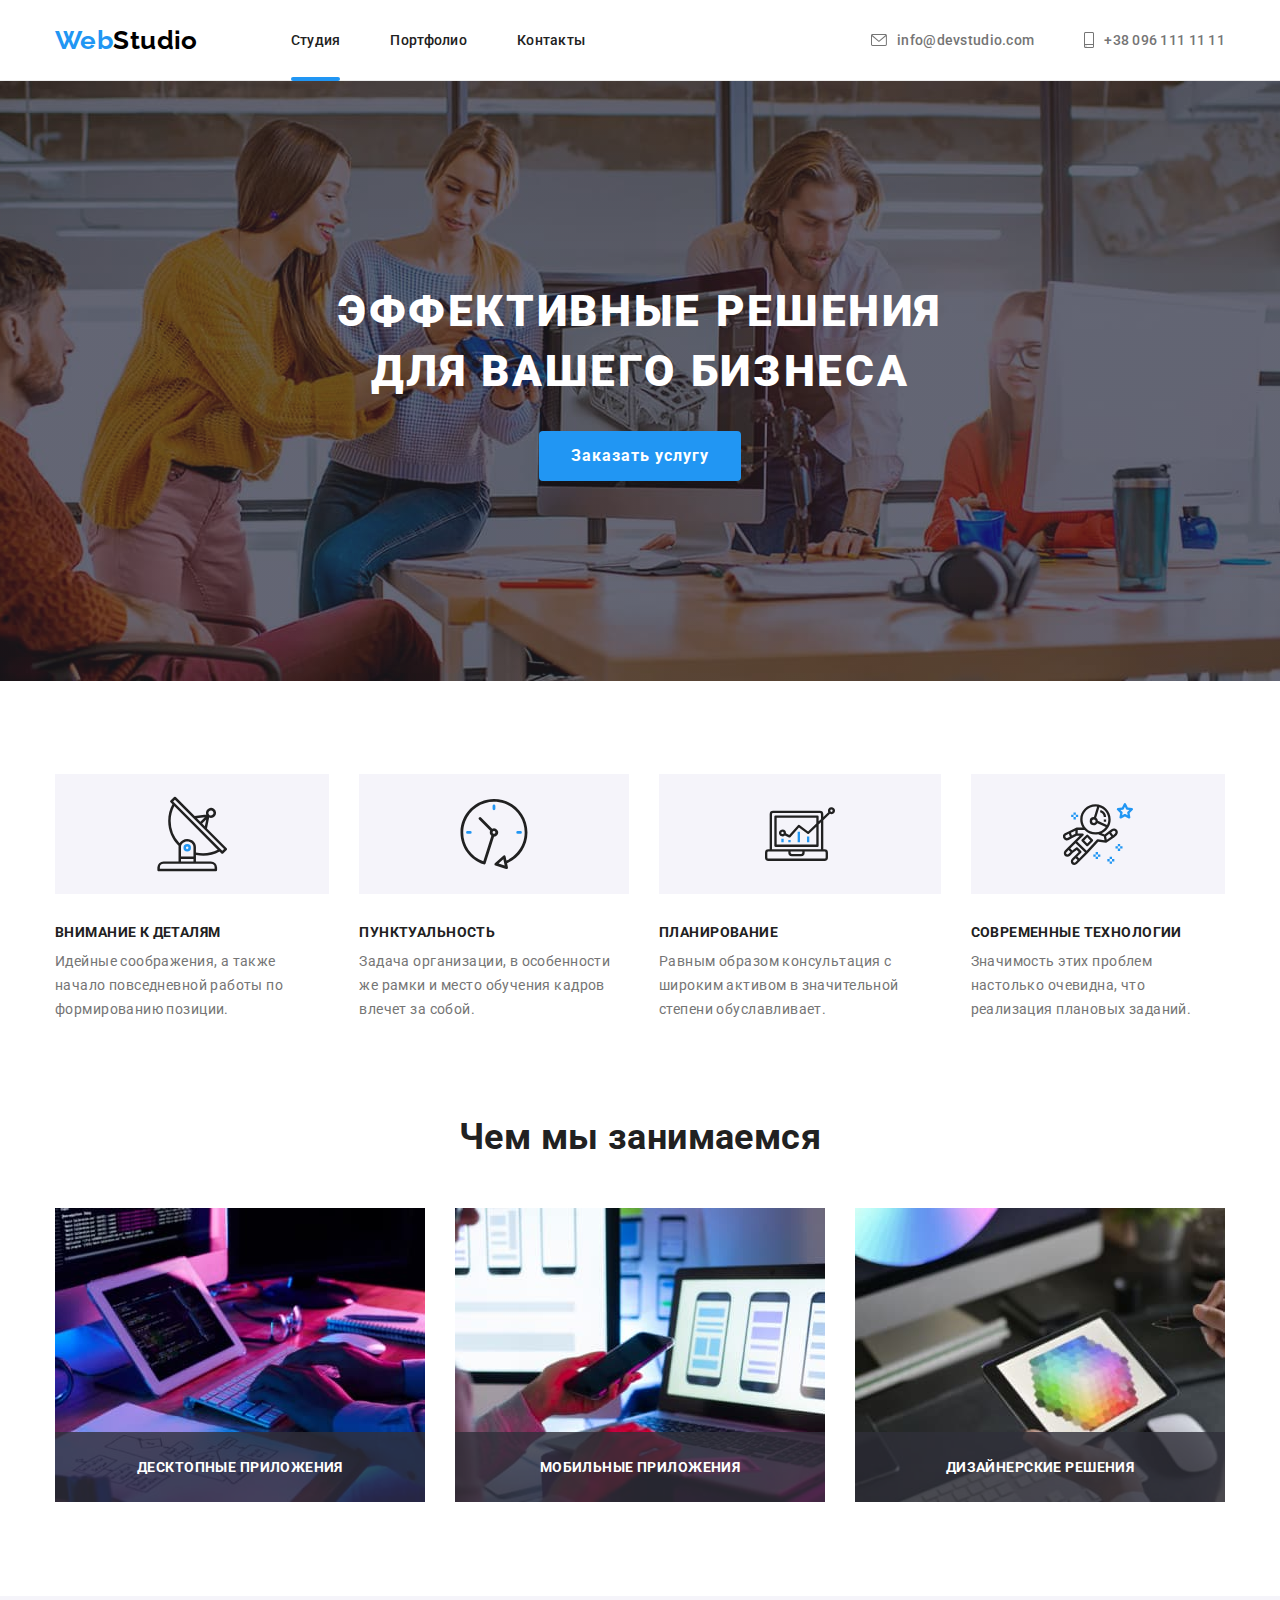
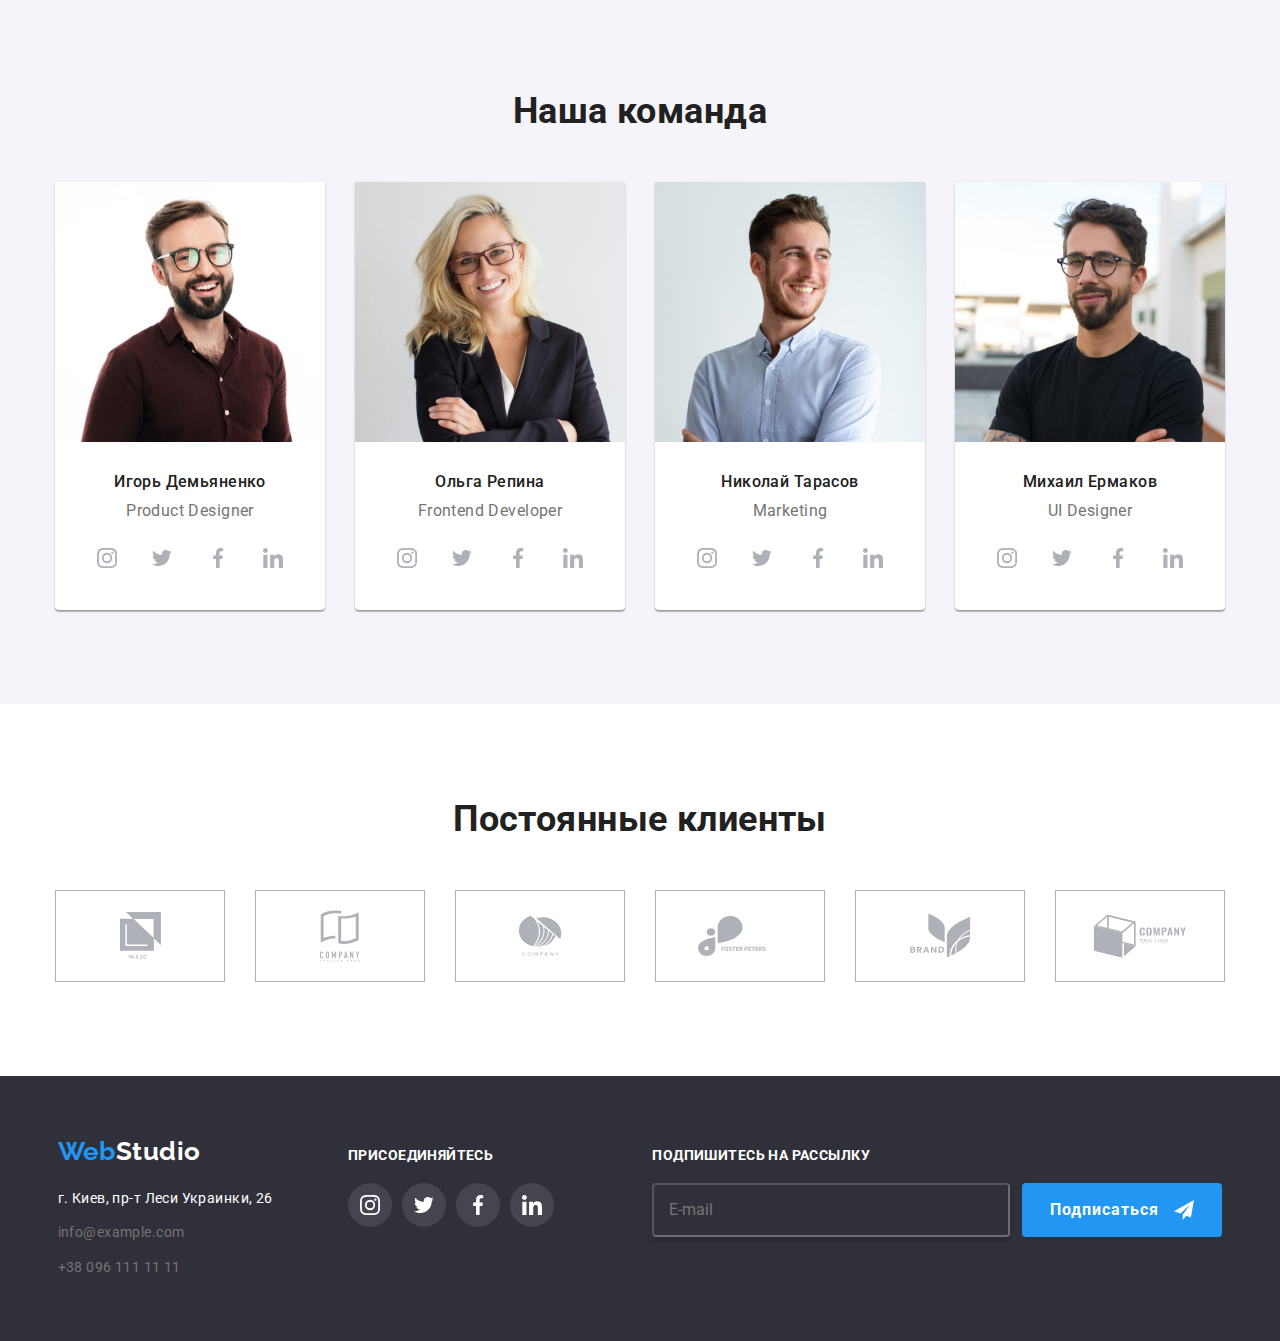
==== commit e9f94ac5: "fix-index" ====
--- a/index.html
+++ b/index.html
@@ -390,13 +390,14 @@
             <div class="our-mail">
                 <h2 class="mail-title">Подпишитесь на рассылку</h2>
                 <div class="mail-input">
-                    <input type="email-input" name="email-input" class="email-input" placeholder="E-mail">
+                    <input type="email" name="email-input" class="email-input" placeholder="E-mail">
                     <button type="submit" class="email-button">Подписаться
                         <svg class="social-logo" width="24" height="24">
                             <use href="./images/icons.svg#icon-send"></use>
                         </svg>
                     </button>
                 </div>
+            </div>
         </div>
     </footer>
 
@@ -413,8 +414,8 @@
                 <h2 class="form-title">Оставьте свои данные, мы вам перезвоним</h2>
                 <ul class="list modal-form">
                     <li class="modal-item">
-                        <label for="name">Имя</label>
-                        <input type="name" name="name" id="name" class="user-text">
+                        <label for="user-name">Имя</label>
+                        <input type="text" name="user-name" id="user-name" class="user-text">
                         <svg width="18" height="18" class="icon-form">
                             <use href="./images/icons.svg#icon-person"></use>
                         </svg>
@@ -437,6 +438,7 @@
                         <label for="comment">Комментарий</label>
                         <textarea id="comment" name="comment" class ="comment" placeholder="Введите текст"></textarea>
                     </li>
+                </ul>
             </div>
             <label for="checkbox" class="legacy">
                 <input type="checkbox" name="checkbox" id="checkbox" class="checkbox">
@@ -449,7 +451,8 @@
             <div class="enter-button">
                 <button type="submit" class="form-button">Отправить</button>
             </div>    
-    </form>
+        </form>
+    </div>
     <script src="./js/modal.js"></script>
 </body>
 </html>--- a/css/styles.css
+++ b/css/styles.css
@@ -529,7 +529,7 @@
   color: var(--alpha);
   border-color: var(--alpha-border);
   background-color: var(--accent-page-color);
-  box-shadow: drop-shadow(0px 4px 4px rgba(0, 0, 0, 0.15));
+  box-shadow: 0px 4px 4px rgba(0, 0, 0, 0.15);
 }
 
 .email-button {
